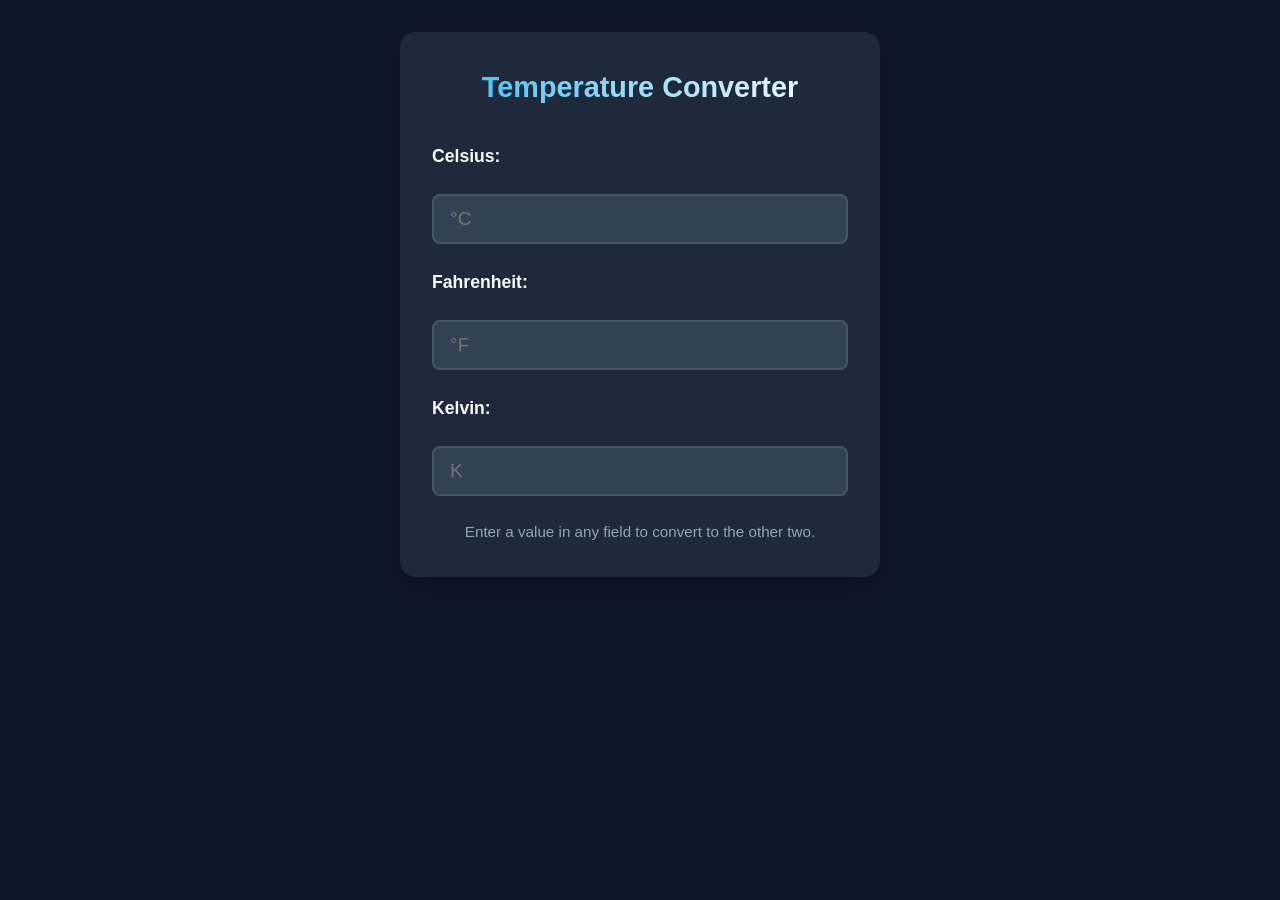
==== index.html @ c7d2e968 "Initial commit: temperature converter MVP" ====
<!DOCTYPE html>
<html lang="en">
<head>
    <meta charset="UTF-8">
    <meta name="viewport" content="width=device-width, initial-scale=1.0">
    <title>Temperature Converter - Simple Calculators</title>
    <meta name="description" content="Instantly convert between Celsius, Fahrenheit, and Kelvin. Free, no ads, no tracking.">
    <link rel="stylesheet" href="style.css">
</head>
<body>
    <div class="container">
        <h1>Temperature Converter</h1>
        <div class="calculator">
            <label for="celsius">Celsius:</label>
            <input type="number" id="celsius" placeholder="°C" step="0.01">
            
            <label for="fahrenheit">Fahrenheit:</label>
            <input type="number" id="fahrenheit" placeholder="°F" step="0.01">
            
            <label for="kelvin">Kelvin:</label>
            <input type="number" id="kelvin" placeholder="K" step="0.01">
        </div>
        <p class="hint">Enter a value in any field to convert to the other two.</p>
    </div>
    <script src="script.js"></script>
</body>
</html>
---- style.css ----
:root {
    --bg-color: #0f172a; /* dark blue */
    --card-bg: #1e293b;
    --text-color: #f8fafc;
    --accent-color: #38bdf8; /* light blue */
    --input-bg: #334155;
    --input-border: #475569;
    --input-focus: #60a5fa;
}

* {
    margin: 0;
    padding: 0;
    box-sizing: border-box;
}

body {
    font-family: 'Inter', -apple-system, BlinkMacSystemFont, 'Segoe UI', Roboto, Oxygen, Ubuntu, Cantarell, 'Open Sans', 'Helvetica Neue', sans-serif;
    background-color: var(--bg-color);
    color: var(--text-color);
    line-height: 1.6;
    min-height: 100vh;
    padding: 2rem;
}

.container {
    max-width: 480px;
    margin: 0 auto;
    background: var(--card-bg);
    border-radius: 1rem;
    padding: 2rem;
    box-shadow: 0 10px 30px rgba(0, 0, 0, 0.3);
}

h1 {
    text-align: center;
    margin-bottom: 2rem;
    font-size: 1.8rem;
    background: linear-gradient(to right, var(--accent-color), #fff);
    -webkit-background-clip: text;
    -webkit-text-fill-color: transparent;
}

.calculator {
    display: grid;
    gap: 1.5rem;
}

.label-input {
    display: flex;
    flex-direction: column;
    gap: 0.5rem;
}

label {
    font-weight: 600;
    font-size: 1.1rem;
}

input[type="number"] {
    background: var(--input-bg);
    border: 2px solid var(--input-border);
    border-radius: 0.5rem;
    padding: 0.75rem 1rem;
    font-size: 1.2rem;
    color: var(--text-color);
    width: 100%;
    transition: border-color 0.3s, box-shadow 0.3s;
}

input[type="number"]:focus {
    outline: none;
    border-color: var(--input-focus);
    box-shadow: 0 0 0 3px rgba(96, 165, 250, 0.3);
}

.hint {
    text-align: center;
    margin-top: 1.5rem;
    color: #94a3b8;
    font-size: 0.95rem;
}

/* Responsive */
@media (max-width: 480px) {
    .container {
        padding: 1.5rem;
    }
    h1 {
        font-size: 1.5rem;
    }
}
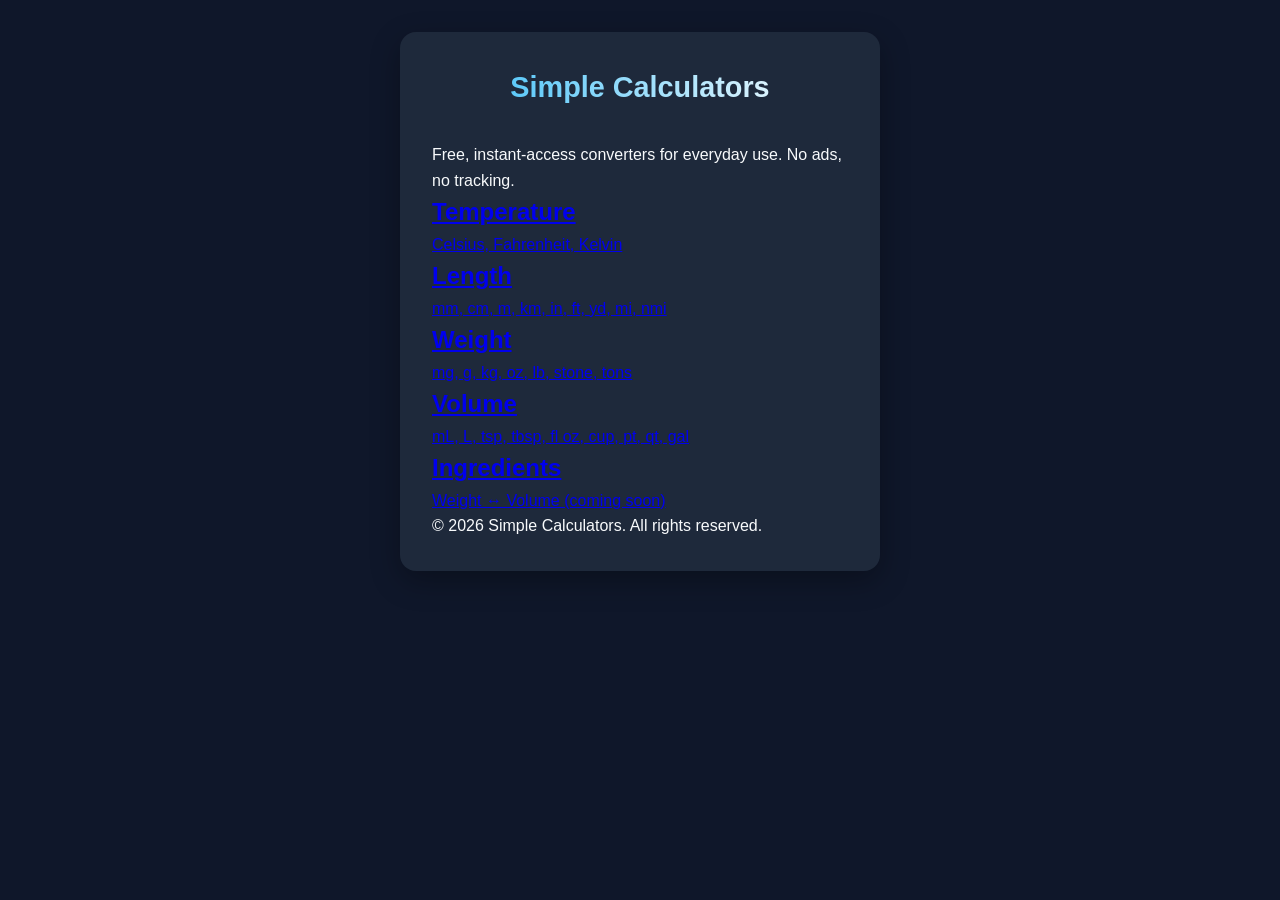
==== commit 4ac78868: "Add length, weight, volume converters and update homepage" ====
--- a/index.html
+++ b/index.html
@@ -3,25 +3,44 @@
 <head>
     <meta charset="UTF-8">
     <meta name="viewport" content="width=device-width, initial-scale=1.0">
-    <title>Temperature Converter - Simple Calculators</title>
-    <meta name="description" content="Instantly convert between Celsius, Fahrenheit, and Kelvin. Free, no ads, no tracking.">
+    <title>Simple Calculators</title>
+    <meta name="description" content="Free, instant-access calculators and unit converters for everyday use.">
     <link rel="stylesheet" href="style.css">
 </head>
 <body>
     <div class="container">
-        <h1>Temperature Converter</h1>
-        <div class="calculator">
-            <label for="celsius">Celsius:</label>
-            <input type="number" id="celsius" placeholder="°C" step="0.01">
-            
-            <label for="fahrenheit">Fahrenheit:</label>
-            <input type="number" id="fahrenheit" placeholder="°F" step="0.01">
-            
-            <label for="kelvin">Kelvin:</label>
-            <input type="number" id="kelvin" placeholder="K" step="0.01">
+        <h1>Simple Calculators</h1>
+        <p class="subtitle">Free, instant-access converters for everyday use. No ads, no tracking.</p>
+        
+        <div class="calculator-grid">
+            <a href="temperature.html" class="calculator-card">
+                <h2>Temperature</h2>
+                <p>Celsius, Fahrenheit, Kelvin</p>
+            </a>
+            <a href="length.html" class="calculator-card">
+                <h2>Length</h2>
+                <p>mm, cm, m, km, in, ft, yd, mi, nmi</p>
+            </a>
+            <a href="weight.html" class="calculator-card">
+                <h2>Weight</h2>
+                <p>mg, g, kg, oz, lb, stone, tons</p>
+            </a>
+            <a href="volume.html" class="calculator-card">
+                <h2>Volume</h2>
+                <p>mL, L, tsp, tbsp, fl oz, cup, pt, qt, gal</p>
+            </a>
+            <a href="#" class="calculator-card disabled">
+                <h2>Ingredients</h2>
+                <p>Weight ↔ Volume (coming soon)</p>
+            </a>
         </div>
-        <p class="hint">Enter a value in any field to convert to the other two.</p>
+        
+        <footer>
+            <p>&copy; <span id="year"></span> Simple Calculators. All rights reserved.</p>
+        </footer>
     </div>
-    <script src="script.js"></script>
+    <script>
+        document.getElementById('year').textContent = new Date().getFullYear();
+    </script>
 </body>
 </html>
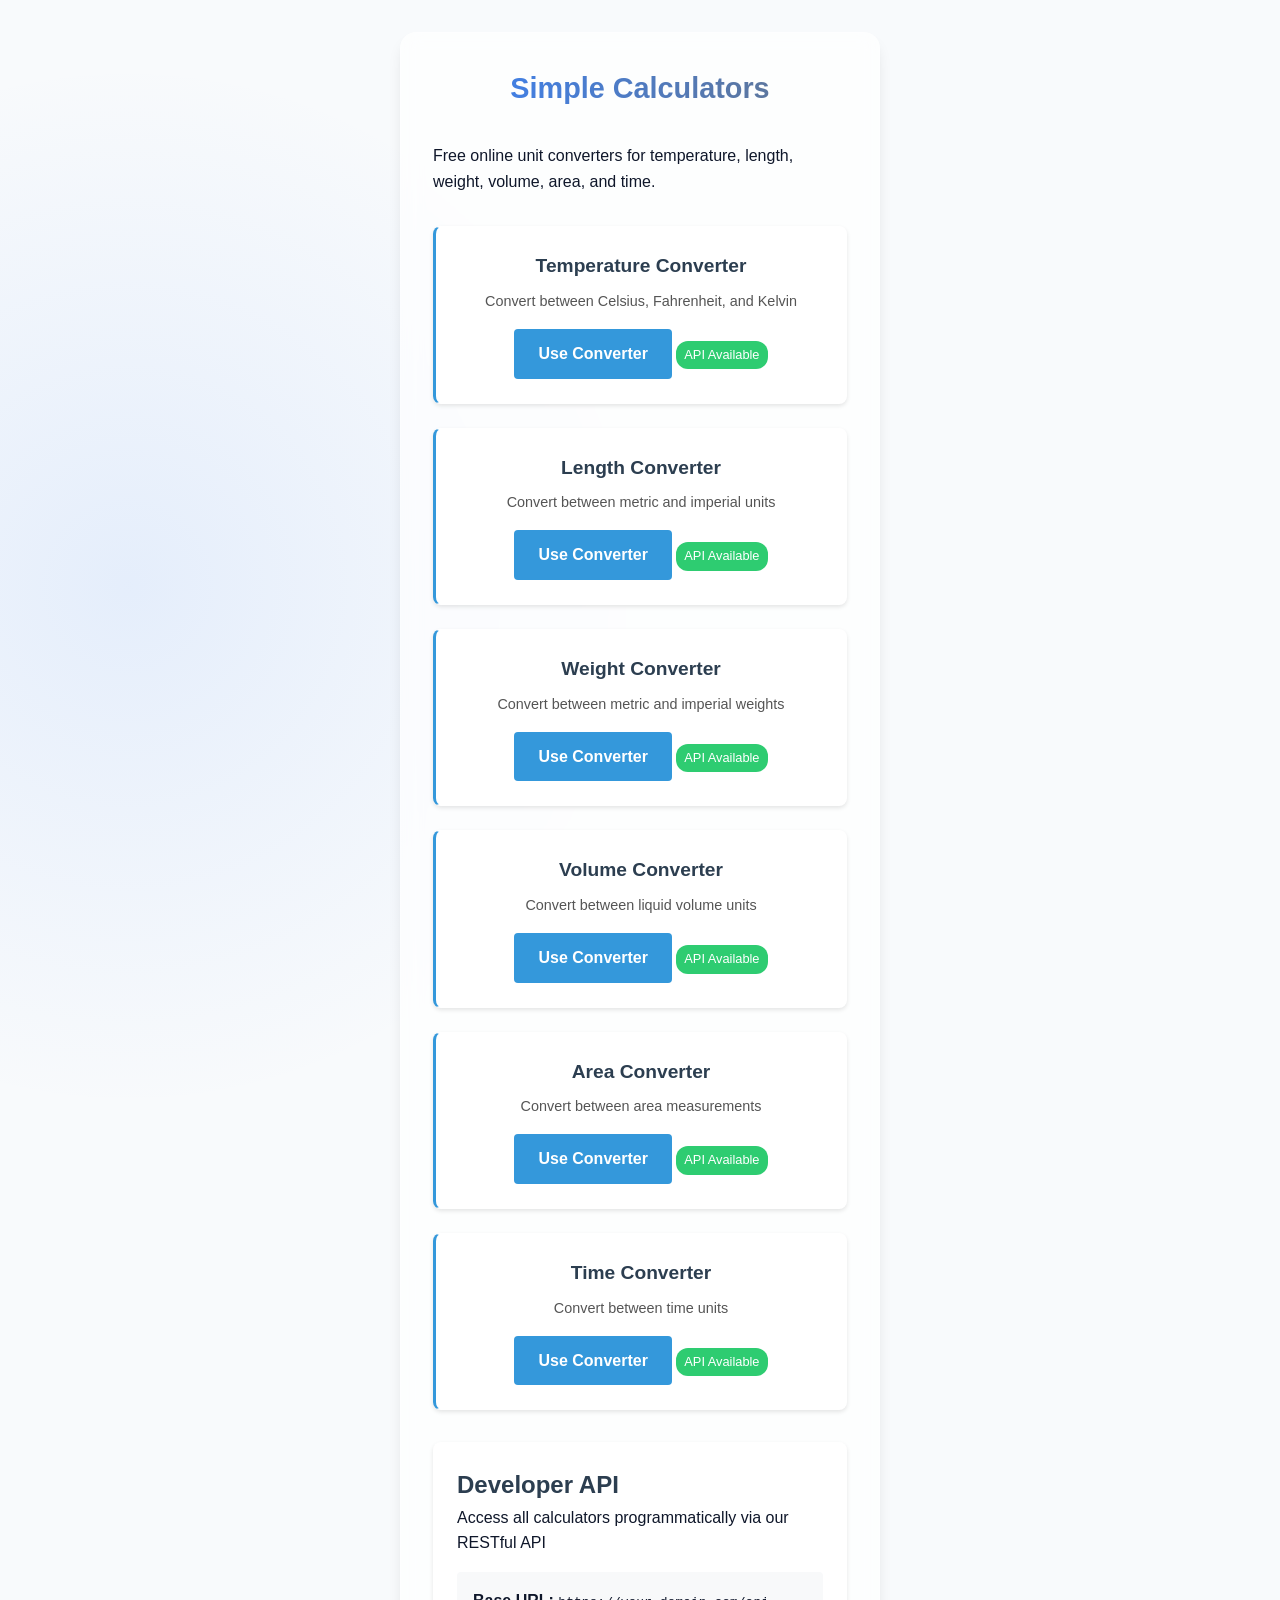
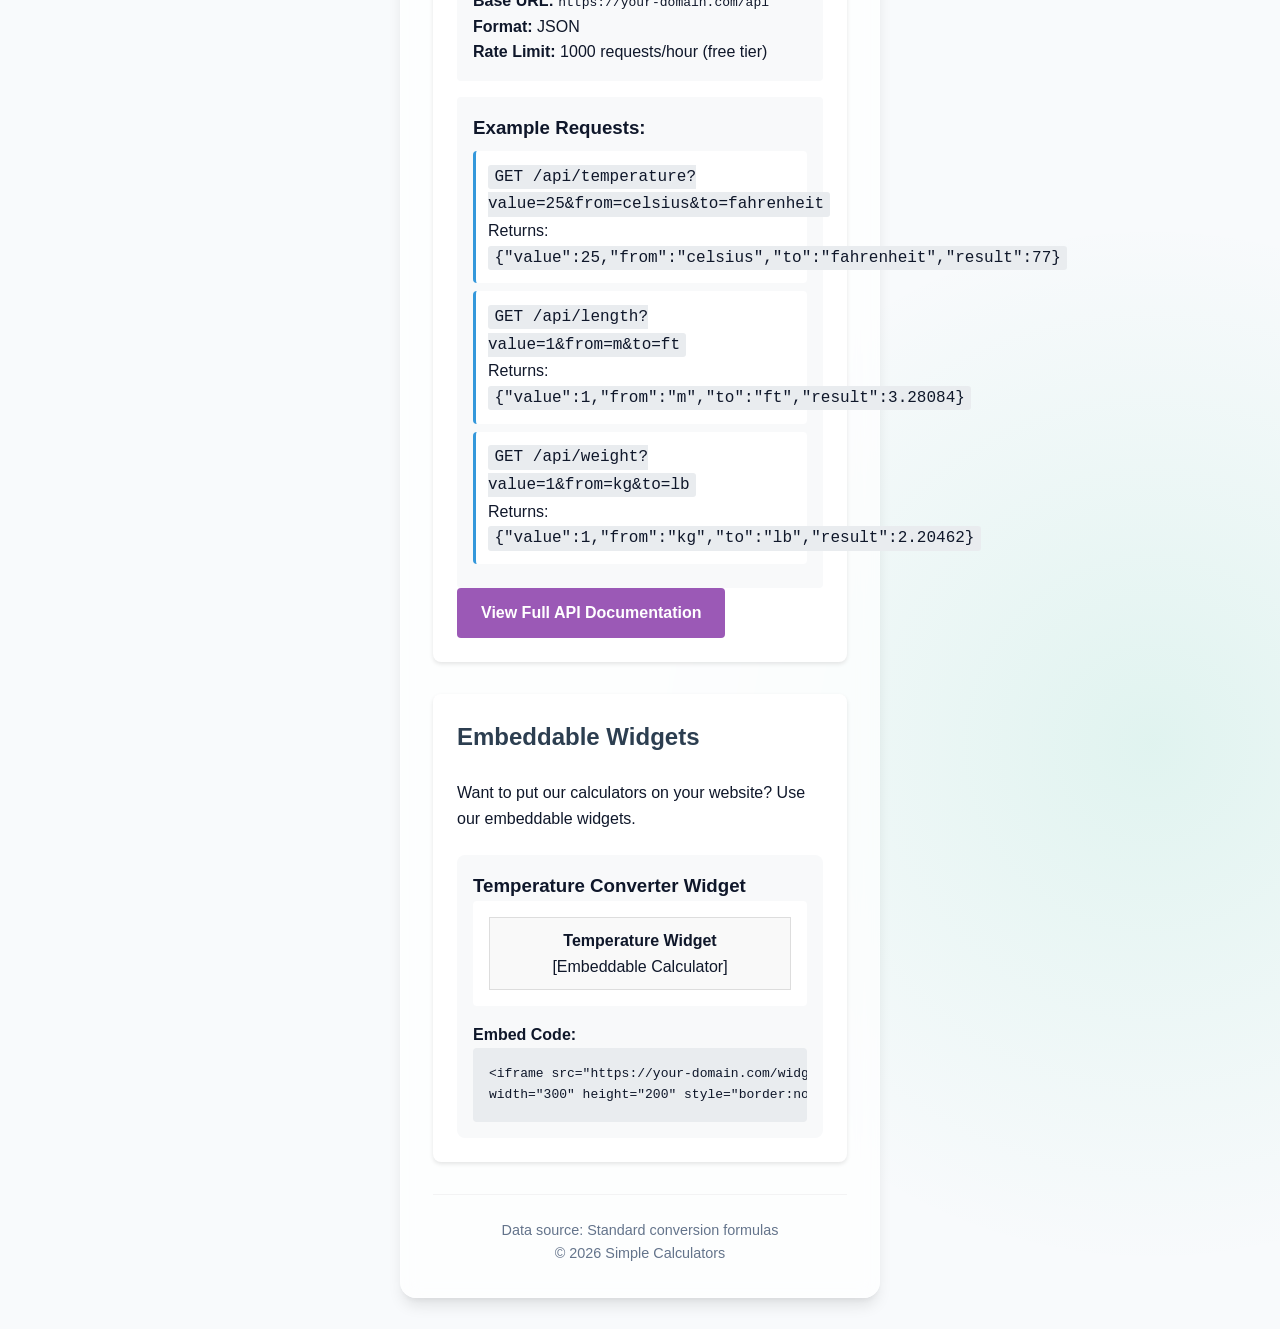
==== commit 65cf1d70: "Deploy latest version: add API, area converter, enhance styles, fix missing files" ====
--- a/index.html
+++ b/index.html
@@ -3,44 +3,268 @@
 <head>
     <meta charset="UTF-8">
     <meta name="viewport" content="width=device-width, initial-scale=1.0">
-    <title>Simple Calculators</title>
-    <meta name="description" content="Free, instant-access calculators and unit converters for everyday use.">
+    <title>Simple Calculators - Free Online Converters</title>
+    <meta name="description" content="Free online unit converters for temperature, length, weight, volume, area, and time. Includes RESTful API for developers.">
     <link rel="stylesheet" href="style.css">
+    <!-- Google tag (gtag.js) -->
+    <script async src="https://www.googletagmanager.com/gtag/js?id=G-Q5KY6BP0VV"></script>
+    <script>
+      window.dataLayer = window.dataLayer || [];
+      function gtag(){dataLayer.push(arguments);}
+      gtag('js', new Date());
+      gtag('config', 'G-Q5KY6BP0VV');
+    </script>
 </head>
 <body>
     <div class="container">
         <h1>Simple Calculators</h1>
-        <p class="subtitle">Free, instant-access converters for everyday use. No ads, no tracking.</p>
+        <p>Free online unit converters for temperature, length, weight, volume, area, and time.</p>
         
         <div class="calculator-grid">
-            <a href="temperature.html" class="calculator-card">
-                <h2>Temperature</h2>
-                <p>Celsius, Fahrenheit, Kelvin</p>
-            </a>
-            <a href="length.html" class="calculator-card">
-                <h2>Length</h2>
-                <p>mm, cm, m, km, in, ft, yd, mi, nmi</p>
-            </a>
-            <a href="weight.html" class="calculator-card">
-                <h2>Weight</h2>
-                <p>mg, g, kg, oz, lb, stone, tons</p>
-            </a>
-            <a href="volume.html" class="calculator-card">
-                <h2>Volume</h2>
-                <p>mL, L, tsp, tbsp, fl oz, cup, pt, qt, gal</p>
-            </a>
-            <a href="#" class="calculator-card disabled">
-                <h2>Ingredients</h2>
-                <p>Weight ↔ Volume (coming soon)</p>
-            </a>
-        </div>
-        
-        <footer>
-            <p>&copy; <span id="year"></span> Simple Calculators. All rights reserved.</p>
-        </footer>
+            <!-- Temperature Converter -->
+            <div class="calculator-card">
+                <h2>Temperature Converter</h2>
+                <p>Convert between Celsius, Fahrenheit, and Kelvin</p>
+                <a href="temperature.html" class="btn">Use Converter</a>
+                <div class="calculator-badge">API Available</div>
+            </div>
+            
+            <!-- Length Converter -->
+            <div class="calculator-card">
+                <h2>Length Converter</h2>
+                <p>Convert between metric and imperial units</p>
+                <a href="length.html" class="btn">Use Converter</a>
+                <div class="calculator-badge">API Available</div>
+            </div>
+            
+            <!-- Weight Converter -->
+            <div class="calculator-card">
+                <h2>Weight Converter</h2>
+                <p>Convert between metric and imperial weights</p>
+                <a href="weight.html" class="btn">Use Converter</a>
+                <div class="calculator-badge">API Available</div>
+            </div>
+            
+            <!-- Volume Converter -->
+            <div class="calculator-card">
+                <h2>Volume Converter</h2>
+                <p>Convert between liquid volume units</p>
+                <a href="volume.html" class="btn">Use Converter</a>
+                <div class="calculator-badge">API Available</div>
+            </div>
+            
+            <!-- Area Converter -->
+            <div class="calculator-card">
+                <h2>Area Converter</h2>
+                <p>Convert between area measurements</p>
+                <a href="area.html" class="btn">Use Converter</a>
+                <div class="calculator-badge">API Available</div>
+            </div>
+            
+            <!-- Time Converter -->
+            <div class="calculator-card">
+                <h2>Time Converter</h2>
+                <p>Convert between time units</p>
+                <a href="time.html" class="btn">Use Converter</a>
+                <div class="calculator-badge">API Available</div>
+            </div>
+        </div>
+        
+        <div class="api-section">
+            <h2>Developer API</h2>
+            <p>Access all calculators programmatically via our RESTful API</p>
+            <div class="api-info">
+                <p><strong>Base URL:</strong> <code>https://your-domain.com/api</code></p>
+                <p><strong>Format:</strong> JSON</p>
+                <p><strong>Rate Limit:</strong> 1000 requests/hour (free tier)</p>
+            </div>
+            <div class="api-examples">
+                <h3>Example Requests:</h3>
+                <div class="example">
+                    <p><code>GET /api/temperature?value=25&from=celsius&to=fahrenheit</code></p>
+                    <p>Returns: <code>{"value":25,"from":"celsius","to":"fahrenheit","result":77}</code></p>
+                </div>
+                <div class="example">
+                    <p><code>GET /api/length?value=1&from=m&to=ft</code></p>
+                    <p>Returns: <code>{"value":1,"from":"m","to":"ft","result":3.28084}</code></p>
+                </div>
+                <div class="example">
+                    <p><code>GET /api/weight?value=1&from=kg&to=lb</code></p>
+                    <p>Returns: <code>{"value":1,"from":"kg","to":"lb","result":2.20462}</code></p>
+                </div>
+            </div>
+            <a href="api.html" class="btn api-btn">View Full API Documentation</a>
+        </div>
+        
+        <div class="widget-section">
+            <h2>Embeddable Widgets</h2>
+            <p>Want to put our calculators on your website? Use our embeddable widgets.</p>
+            <div class="widget-example">
+                <h3>Temperature Converter Widget</h3>
+                <div class="widget-preview">
+                    <!-- Simple widget preview -->
+                    <div style="border: 1px solid #ddd; padding: 10px; text-align: center; background: #f9f9f9;">
+                        <strong>Temperature Widget</strong><br>
+                        [Embeddable Calculator]
+                    </div>
+                </div>
+                <div class="widget-code">
+                    <h4>Embed Code:</h4>
+                    <pre>&lt;iframe src="https://your-domain.com/widget/temperature" 
+width="300" height="200" style="border:none;"&gt;&lt;/iframe&gt;</pre>
+                </div>
+            </div>
+        </div>
+        
+        <div class="footer">
+            <p>Data source: Standard conversion formulas</p>
+            <p>&copy; 2026 Simple Calculators</p>
+        </div>
     </div>
-    <script>
-        document.getElementById('year').textContent = new Date().getFullYear();
-    </script>
+    
+    <style>
+        /* Add these styles to the existing CSS or override them */
+        .calculator-grid {
+            display: grid;
+            grid-template-columns: repeat(auto-fill, minmax(280px, 1fr));
+            gap: 1.5rem;
+            margin: 2rem 0;
+        }
+        
+        .calculator-card {
+            background: white;
+            border-radius: 8px;
+            padding: 1.5rem;
+            box-shadow: 0 2px 4px rgba(0,0,0,0.1);
+            text-align: center;
+            border-left: 3px solid #3498db;
+        }
+        
+        .calculator-card h2 {
+            color: #2c3e50;
+            margin-top: 0;
+        }
+        
+        .calculator-card p {
+            color: #555;
+            margin-bottom: 1rem;
+        }
+        
+        .btn {
+            display: inline-block;
+            background: #3498db;
+            color: white;
+            padding: 0.75rem 1.5rem;
+            border-radius: 4px;
+            text-decoration: none;
+            font-weight: bold;
+            transition: background 0.3s;
+        }
+        
+        .btn:hover {
+            background: #2980b9;
+        }
+        
+        .calculator-badge {
+            background: #2ecc71;
+            color: white;
+            font-size: 0.8rem;
+            padding: 0.25rem 0.5rem;
+            border-radius: 12px;
+            display: inline-block;
+            margin-top: 0.5rem;
+        }
+        
+        .api-section, .widget-section {
+            background: white;
+            border-radius: 8px;
+            padding: 1.5rem;
+            margin: 2rem 0;
+            box-shadow: 0 2px 4px rgba(0,0,0,0.1);
+        }
+        
+        .api-section h2, .widget-section h2 {
+            color: #2c3e50;
+            margin-top: 0;
+        }
+        
+        .api-info {
+            background: #f8f9fa;
+            padding: 1rem;
+            border-radius: 4px;
+            margin: 1rem 0;
+        }
+        
+        .api-examples {
+            background: #f8f9fa;
+            padding: 1rem;
+            border-radius: 4px;
+        }
+        
+        .example {
+            background: white;
+            padding: 0.75rem;
+            margin: 0.5rem 0;
+            border-radius: 4px;
+            border-left: 3px solid #3498db;
+        }
+        
+        .example code {
+            background: #e9ecef;
+            padding: 0.2rem 0.4rem;
+            border-radius: 3px;
+            font-family: 'Courier New', monospace;
+        }
+        
+        .api-btn {
+            background: #9b59b6;
+        }
+        
+        .api-btn:hover {
+            background: #8e44ad;
+        }
+        
+        .widget-section {
+            display: grid;
+            grid-template-columns: repeat(auto-fill, minmax(300px, 1fr));
+            gap: 1.5rem;
+        }
+        
+        .widget-example {
+            background: #f8f9fa;
+            border-radius: 8px;
+            padding: 1rem;
+        }
+        
+        .widget-preview {
+            text-align: center;
+            padding: 1rem;
+            background: white;
+            border-radius: 4px;
+            margin-bottom: 1rem;
+        }
+        
+        .widget-code h4 {
+            margin-top: 0;
+        }
+        
+        .widget-code pre {
+            background: #e9ecef;
+            padding: 1rem;
+            border-radius: 4px;
+            overflow-x: auto;
+        }
+        
+        /* Responsive adjustments */
+        @media (max-width: 768px) {
+            .calculator-grid {
+                grid-template-columns: 1fr;
+            }
+            
+            .widget-section {
+                grid-template-columns: 1fr;
+            }
+        }
+    </style>
 </body>
 </html>
--- a/style.css
+++ b/style.css
@@ -1,11 +1,16 @@
 :root {
-    --bg-color: #0f172a; /* dark blue */
-    --card-bg: #1e293b;
-    --text-color: #f8fafc;
-    --accent-color: #38bdf8; /* light blue */
-    --input-bg: #334155;
-    --input-border: #475569;
+    --bg-color: #f8fafc; /* light slate */
+    --card-bg: rgba(255, 255, 255, 0.7); /* glassmorphism */
+    --text-color: #0f172a; /* dark blue */
+    --accent-color: #3b82f6; /* blue */
+    --input-bg: rgba(255, 255, 255, 0.9);
+    --input-border: rgba(200, 200, 200, 0.5);
     --input-focus: #60a5fa;
+    --shadow-sm: 0 1px 3px rgba(0,0,0,0.1);
+    --shadow-md: 0 4px 6px -1px rgba(0,0,0,0.1), 0 2px 4px -1px rgba(0,0,0,0.06);
+    --shadow-lg: 0 10px 15px -3px rgba(0,0,0,0.1), 0 4px 6px -2px rgba(0,0,0,0.05);
+    --blur: 10px;
+    --transition: 0.3s ease;
 }
 
 * {
@@ -21,26 +26,104 @@
     line-height: 1.6;
     min-height: 100vh;
     padding: 2rem;
+    background-image: 
+        radial-gradient(circle at 10% 20%, rgba(59, 130, 246, 0.1) 0%, transparent 20%),
+        radial-gradient(circle at 90% 80%, rgba(16, 185, 129, 0.1) 0%, transparent 20%);
 }
 
 .container {
     max-width: 480px;
     margin: 0 auto;
     background: var(--card-bg);
+    backdrop-filter: blur(var(--blur));
     border-radius: 1rem;
     padding: 2rem;
-    box-shadow: 0 10px 30px rgba(0, 0, 0, 0.3);
+    box-shadow: var(--shadow-lg);
+    border: 1px solid rgba(255, 255, 255, 0.2);
 }
 
 h1 {
     text-align: center;
     margin-bottom: 2rem;
     font-size: 1.8rem;
-    background: linear-gradient(to right, var(--accent-color), #fff);
+    background: linear-gradient(to right, var(--accent-color), #64748b);
     -webkit-background-clip: text;
     -webkit-text-fill-color: transparent;
+    font-weight: 700;
 }
 
+.subtitle {
+    text-align: center;
+    color: #64748b;
+    margin-bottom: 2.5rem;
+    font-size: 1.1rem;
+}
+
+.calculator-grid {
+    display: grid;
+    grid-template-columns: repeat(auto-fill, minmax(140px, 1fr));
+    gap: 1.5rem;
+    margin-bottom: 2rem;
+}
+
+.calculator-card {
+    background: var(--card-bg);
+    backdrop-filter: blur(var(--blur));
+    border: 1px solid rgba(255, 255, 255, 0.2);
+    border-radius: 0.8rem;
+    padding: 1.5rem;
+    text-align: center;
+    transition: var(--transition);
+    cursor: pointer;
+    text-decoration: none;
+    color: var(--text-color);
+    box-shadow: var(--shadow-sm);
+}
+
+.calculator-card:hover {
+    transform: translateY(-2px);
+    box-shadow: var(--shadow-md);
+    border-color: rgba(59, 130, 246, 0.3);
+    background: rgba(255, 255, 255, 0.8);
+}
+
+.calculator-card h2 {
+    font-size: 1.2rem;
+    margin-bottom: 0.5rem;
+    font-weight: 600;
+    display: flex;
+    align-items: center;
+    justify-content: center;
+    gap: 0.5rem;
+}
+
+.calculator-card p {
+    font-size: 0.9rem;
+    color: #64748b;
+    margin: 0;
+}
+
+.calculator-card.disabled {
+    opacity: 0.5;
+    cursor: not-allowed;
+    transform: none;
+}
+
+.calculator-card.disabled:hover {
+    transform: none;
+    box-shadow: var(--shadow-sm);
+}
+
+.footer {
+    text-align: center;
+    color: #64748b;
+    font-size: 0.9rem;
+    margin-top: 2rem;
+    padding-top: 1.5rem;
+    border-top: 1px solid rgba(200, 200, 200, 0.2);
+}
+
+/* Individual calculator styles */
 .calculator {
     display: grid;
     gap: 1.5rem;
@@ -77,7 +160,7 @@
 .hint {
     text-align: center;
     margin-top: 1.5rem;
-    color: #94a3b8;
+    color: #64748b;
     font-size: 0.95rem;
 }
 
@@ -89,4 +172,7 @@
     h1 {
         font-size: 1.5rem;
     }
+    .calculator-grid {
+        grid-template-columns: repeat(auto-fill, minmax(120px, 1fr));
+    }
 }
